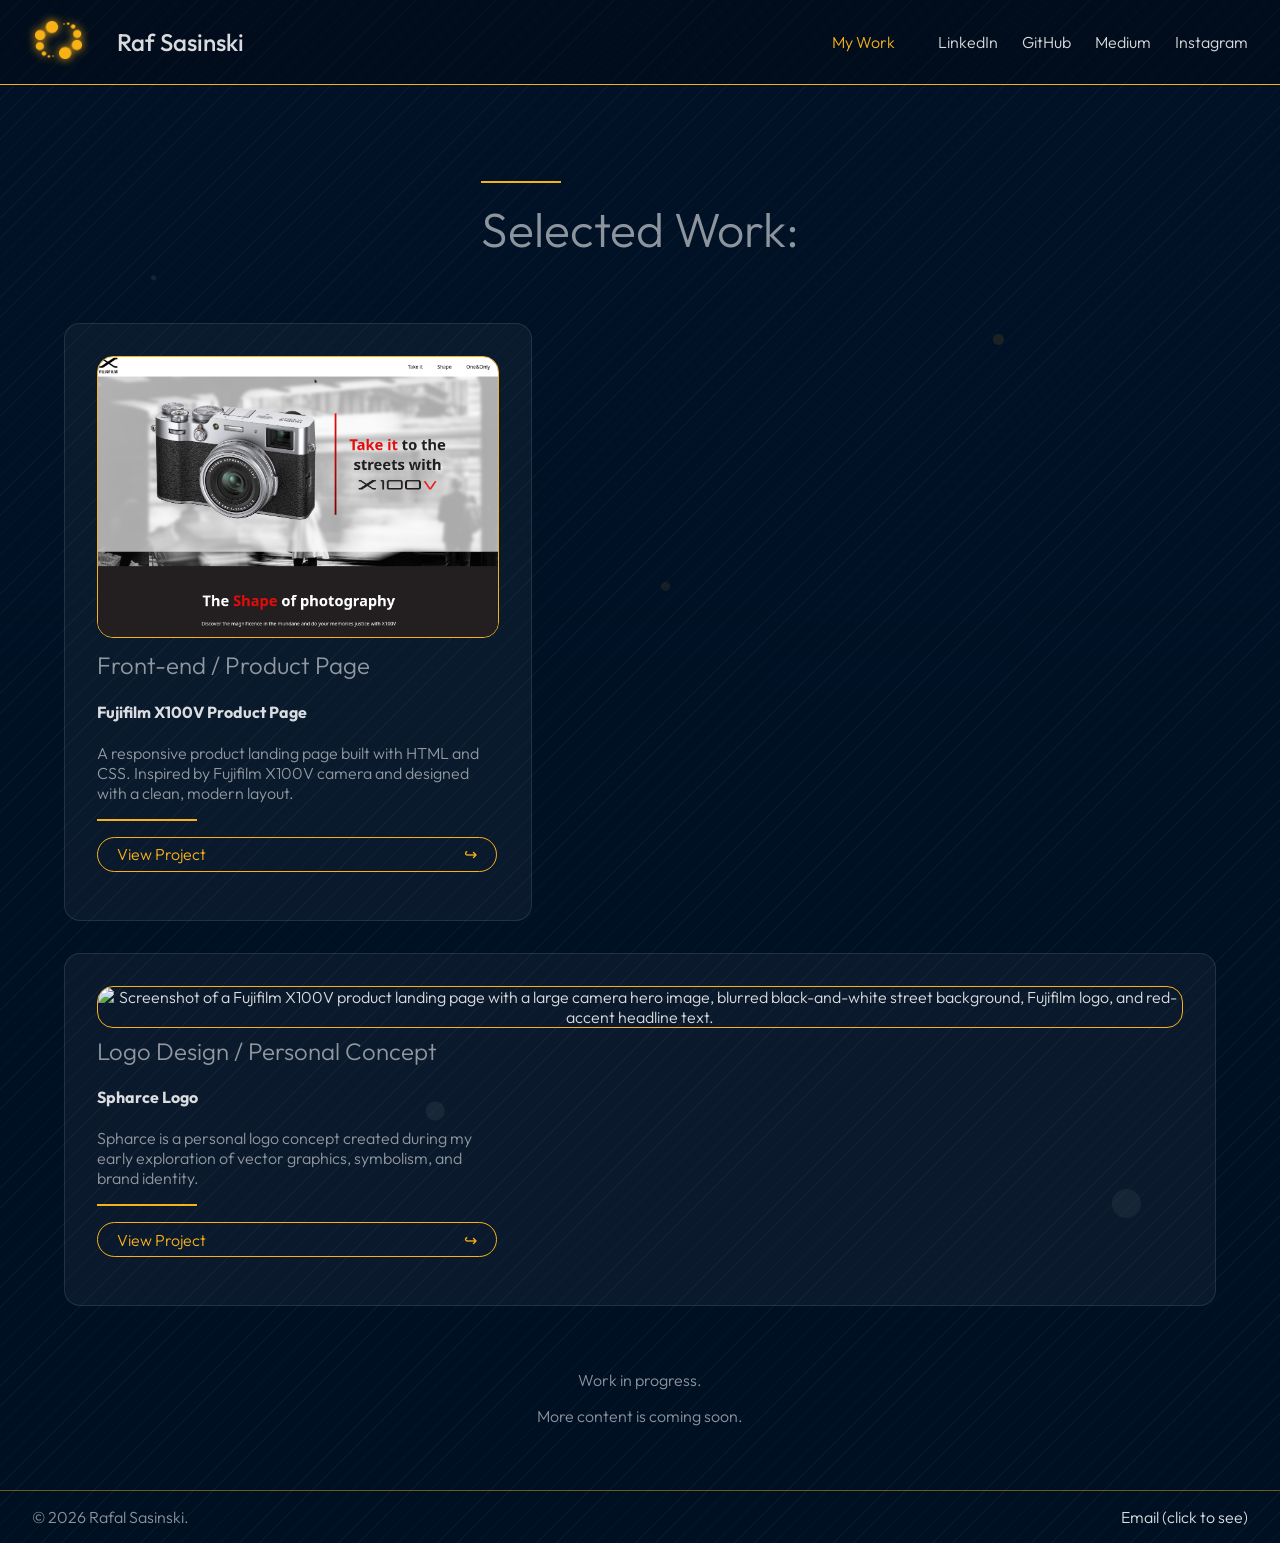
==== portfolio/index.html @ 6facc666 "feat: add Spharce project card and case study sections" ====
<!DOCTYPE html>
<html class="no-js" lang="en-GB">

<head>
  <meta charset="utf-8">
  <meta name="viewport" content="width=device-width, initial-scale=1">
  <title>Raf Sasinski - Portfolio</title>
  <link rel="stylesheet" href="../css/style.css">

  <link rel="icon" href="/favicon.ico" sizes="any">
  <link rel="icon" href="/icon.svg" type="image/svg+xml">
  <link rel="apple-touch-icon" href="icon.png">
  <link rel="manifest" href="site.webmanifest">
  <meta name="theme-color" content="#0c4b85">
  <script>
    (function (w, d, s, l, i) {
      w[l] = w[l] || [];
      w[l].push({
        'gtm.start':
          new Date().getTime(), event: 'gtm.js'
      });
      var f = d.getElementsByTagName(s)[0],
        j = d.createElement(s), dl = l != 'dataLayer' ? '&l=' + l : '';
      j.async = true;
      j.src =
        'https://www.googletagmanager.com/gtm.js?id=' + i + dl;
      f.parentNode.insertBefore(j, f);
    })(window, document, 'script', 'dataLayer', 'GTM-59X53L9N');
  </script>
</head>

<body>
<noscript>
  <iframe src="https://www.googletagmanager.com/ns.html?id=GTM-59X53L9N"
          height="0" width="0" style="display:none;visibility:hidden"></iframe>
</noscript>

<div class="wrapper">
  <header>
    <div class="brand">
      <div class="logo">
        <a href="../index.html">
          <img src="../img/Spharce_Bubbles_Logo_Orange.png" id="site-logo" alt="Orange bubbles forming a circular ring"/>
        </a>
      </div>
      <div class="brand-name">
        <a href="../index.html"><h1>Raf Sasinski</h1></a>
      </div>
    </div>
    <nav>
      <p><a href="#" class="nav-cta nav-cta--ghost">My Work</a></p>
      <p><a href="https://www.linkedin.com/in/rafsasinski/" target="_blank">LinkedIn</a></p>
      <p><a href="https://github.com/rafsasinski/" target="_blank">GitHub</a></p>
      <p><a href="https://medium.com/@rafsasinski" target="_blank">Medium</a></p>
      <p><a href="https://www.instagram.com/rafsasinski/" target="_blank">Instagram</a></p>
    </nav>
  </header>

  <div class="content">
    <section class="hero">
      <div class="welcome-msg">
        <div class="separator"></div>
        <h2>Selected Work:</h2>
      </div>
    </section><!-- END: hero -->

    <section class="portfolio-grid">
      <div class="box box--padding">
        <img class="box-image" src="../img/portfolio/product-page-fujifilm-x100v.png"
             alt="Screenshot of a Fujifilm X100V product landing page with a large camera hero image, blurred black-and-white street background, Fujifilm logo, and red-accent headline text."/>
        <div class="box-text">
          <h3>Front-end / Product Page</h3>
          <h4>Fujifilm X100V Product Page</h4>
          <p>A responsive product landing page built with HTML and CSS. Inspired by Fujifilm X100V camera and designed
            with a clean, modern layout.</p>
          <div class="separator"></div>
          <p><a class="nav-cta long-cta" href="./product-landing-page/index.html" target="_blank">View Project
            <span class="cta--right">↪</span></a></p>
        </div>
      </div>

      <div class="box box--padding">
        <img class="box-image" src="../img/portfolio/brand-spharce-screen.png"
             alt="Screenshot of a Fujifilm X100V product landing page with a large camera hero image, blurred black-and-white street background, Fujifilm logo, and red-accent headline text."/>
        <div class="box-text">
          <h3>Logo Design / Personal Concept</h3>
          <h4>Spharce Logo</h4>
          <p>Spharce is a personal logo concept created during my early exploration of vector graphics, symbolism, and
            brand identity.</p>
          <div class="separator"></div>
          <p><a class="nav-cta long-cta" href="./spharce/index.html">View Project
            <span class="cta--right">↪</span></a></p>
        </div>
      </div>
    </section>

    <section>
      <p class="hi">Work in progress.</p>
      <p class="hi">More content is coming soon.</p>
    </section>

  </div><!-- END: content -->

  <footer>
    <div><p>© 2026 Rafal Sasinski.</p></div>
    <div></div>
    <div>
      <p><a class="email-secret">Email (click to see)</a></p>
    </div>
  </footer>

</div><!-- END: wrapper -->

<script src="../js/app.js"></script>

</body>
</html>
---- css/style.css ----
/* ########## START: Fonts & Tokens ########## */
@import url('https://fonts.googleapis.com/css2?family=Outfit:wght@100..900&display=swap');

:root {
  --primary-white: rgba(255, 255, 255, 0.85);
  --muted-white: rgba(255, 255, 255, 0.55);
  --primary-orange: #f8b218ff;
  --primary-green: #31f818;
  --blue-top: #03325f;
  --blue-bottom: #01172c;
  --card-bg: rgba(255, 255, 255, 0.04);
  --card-border: rgba(255, 255, 255, 0.10);
  --glow: rgba(248, 178, 24, 0.45);
}

/* ########## END: Fonts & Tokens ########## */

/* ########## START: Base / Reset ########## */
html {
  min-height: 100%;
  background: #01172c;
}

body {
  background:
    radial-gradient(circle at 12% 18%, rgba(255, 255, 255, 0.08) 0 2px, transparent 3px),
    radial-gradient(circle at 78% 22%, rgba(248, 178, 24, 0.10) 0 5px, transparent 6px),
    radial-gradient(circle at 34% 72%, rgba(255, 255, 255, 0.06) 0 9px, transparent 10px),
    radial-gradient(circle at 88% 78%, rgba(255, 255, 255, 0.05) 0 14px, transparent 15px),
    radial-gradient(circle at 52% 38%, rgba(248, 178, 24, 0.08) 0 4px, transparent 5px),

    repeating-linear-gradient(
      135deg,
      rgba(255, 255, 255, 0.03) 0 1px,
      transparent 1px 14px
    ),

    linear-gradient(to bottom, #011226, #001023);

  color: var(--primary-white);
  min-height: 100svh;
  margin: 0;
  font-family: "Outfit", sans-serif;
  font-optical-sizing: auto;
  font-style: normal;
  font-weight: 300;
  text-align: center;
}

img {
  pointer-events: none;
}

/* ########## END: Base / Reset ########## */

/* ########## START: Typography / Text ##########  */
h1 {
  /*margin: 50px auto;*/
  font-size: 6rem;
  font-weight: 600;
  margin: 2rem auto 2rem;
}

h2 {
  color: var(--muted-white);
  font-size: 3rem;
  font-weight: 300;
  margin: 0.5rem auto 0;
}

h3 {
  color: var(--muted-white);
  font-size: 1.5rem;
  font-weight: 300;
  margin: 0.5rem auto 0;
}

p {
  color: var(--muted-white);
  font-size: 1rem;
}

a {
  color: var(--primary-white);
  text-decoration: none;
}

a:hover {
  color: var(--primary-orange);
}

a > p {
  color: var(--primary-white);
}

ul {
  list-style-type: none;
  /* NEW class? */
  display: flex;
  flex-wrap: wrap;
  justify-content: center;
  gap: 1rem 0;
  padding: 1rem;
}

li {
  margin: 0 1rem 0 0;
}

/*li:after {*/
/*  content: "|";*/
/*}*/

li + .skills-item {
  border-left: 1px solid var(--primary-orange);
  padding-left: 1rem;
}

.lead-text {
  font-size: 1.5rem;
}

.orange-text {
  color: var(--primary-orange);
}

/* ########## END: Typography / Text ##########  */

/* ########## START: Layout ##########  */
.wrapper {
  display: flex;
  flex-direction: column;
  min-height: 100svh;
  height: auto;
}

.content {
  margin: auto;
}

section {
  margin: 4rem 4rem;
}

.portfolio-grid {
  display: flex;
  flex-wrap: wrap;
  gap: 2rem;
}

.box {
  background: var(--card-bg);
  border: 1px solid var(--card-border);
  border-radius: 1rem;
  transition: border-color 0.5s ease, box-shadow 0.5s ease;
}
.box:hover {
  border: 1px solid var(--primary-orange);
  box-shadow: 0 0 18px var(--glow);
}

.box--padding {
  padding: 2rem;
}

.box-image {
  width: 25rem;
  border-radius: 1rem;
  border: 1px solid var(--primary-orange);
  margin: auto;
}

.box-text {
  text-align: left;
  width: 25rem;
}

.skills-icon {
  height: 32px;
}

.skills-item {
  display: flex;
  align-items: center;
  gap: 0.5rem;
}

.skills-break {
  display: none;
  flex-basis: 100%;
  height: 0;
  margin: 0;
  padding: 0;
  border: 0;
}

/*.hidden {*/
/*  display: none;*/
/*}*/

/* ########## END: Layout ##########  */

/* ########## START: Header & Brand ########## */
header {
  display: flex;
  background-color: rgb(0 0 0 / 0.27);
  border-bottom: solid 1px var(--primary-orange);
  flex-direction: row;
  gap: 0.5rem;
  margin: 0 0 1rem;
  padding: 1rem 0 1rem;
}

.brand {
  display: flex;
  margin: auto 0;
}

.logo {
  margin: auto 0;
}

#site-logo {
  filter: drop-shadow(0px 0px 5px var(--primary-orange));
  margin: auto;
  max-height: 128px;
  max-width: 320px;
  width: 40%;
  -webkit-filter: drop-shadow(0px 0px 5px var(--primary-orange));
}

.brand-name {
  font-size: 1.5rem;
  margin: auto 0;
  text-wrap: nowrap;
}

.brand-name h1 {
  font-size: 1.5rem;
  font-weight: 500;
  margin: 0;
}

/* ########## END: Header & Brand ########## */

/* ########## START: Hero / Welcome ########## */
.hero {
  display: flex;
  flex-direction: row;
  gap: 0.5rem;
  justify-content: center;
}

.welcome-msg {
  margin: auto 2rem;
  text-align: left;
  /*text-wrap: nowrap;*/
}

.welcome-msg nav {
  justify-content: flex-start;
}

.separator {
  background: var(--primary-orange);
  margin: 1rem 0;
  height: 2px;
  width: 25%;
}

.separator--white--long {
  background: var(--muted-white);
  box-sizing: border-box;
  margin: 1rem 0;
  height: 2px;
  width: 100%;
}

.profile-picture {
  aspect-ratio: 1;
  border: 5px solid var(--primary-orange);
  border-radius: 50%;
  margin: auto 2rem;
  width: 35vw;
  height: auto;
  max-width: 400px;
}

.logo-hero {
  max-width: 400px;
  max-height: 329px;
}

.project-specs {
  display: grid;
  grid-template-columns: max-content 1fr;
  gap: 1rem;
}

.project-specs dt {
  font-weight: 700;
  color: white;
}

.project-specs dd {
  display: inline;
  text-align: left;
  margin: 0;
  color: rgba(255, 255, 255, 0.7);
}

.conent-left {
  text-align: left;
}

.description {
  display: flex;
  gap: 2rem;
}

.three-card li {
  width: 30%;
}

.three-card h4 {
  text-align: left;
}

.three-card p {
  text-align: left;
}

.tags {
  padding: 1rem;
}

.tags div {
  display: flex;
  justify-content: space-evenly;
}

/* ########## END: Hero / Welcome ########## */

/* ########## START: Components ########## */
nav {
  align-items: center;
  display: flex;
  flex-wrap: wrap;
  gap: 1.5rem;
  justify-content: flex-end;
  margin-right: 2rem;
  width: 90%;
}

.nav-cta {
  border: 1px solid var(--primary-orange);
  color: var(--primary-orange);
  padding: 0.4rem 1.2rem;
  border-radius: 999px;
  margin: 0;
  transition: border-color 0.5s ease, box-shadow 0.5s ease, background-color 0.25s ease;
}

.nav-cta--ghost {
  border: none;
}

.nav-cta:hover {
  background: var(--primary-orange);
  color: var(--blue-bottom);
  box-shadow: 0 0 18px var(--glow);
}

.long-cta {
  box-sizing: border-box;
  display: inline-block;
  width: 100%;
}

.link-cta {
  border-bottom: 1px dotted var(--primary-orange);
  padding: 0.4rem 0;
}

.cta--right {
  box-sizing: border-box;
  float: right;
}
/* ########## END: Components ########## */

/* ########## START: Footer ########## */
footer {
  border-top: solid 1px var(--glow);
  display: flex;
  flex-direction: row;
  justify-content: space-between;
  margin-top: auto;
  padding: 0 2rem;
}

/* ########## END: Footer ########## */

/* ########## START: Responsive ########## */
@media (max-width: 1200px) {
  .description {
    flex-wrap: wrap;
    justify-content: center;
  }

  .description > .box {
    max-width: 300px;
  }

  .skills-break {
    display: list-item;
  }

  li + .skills-item {
    border: none;
  }

  .skills-item + li {
    border-left: 1px solid var(--primary-orange);
    padding-left: 1rem;
  }
}

@media (max-width: 998px) {
  .profile-picture {
    height: 25%;
    width: 25%;
  }

  .logo-hero {
    height: 25%;
    width: 25%;
  }
}

@media (max-width: 768px) {
  nav {
    align-items: center;
    flex-direction: column;
    gap: 0.1rem;
    margin: 1rem auto;
    width: 100%;
  }

  .welcome-msg nav {
    align-content: flex-start;
    gap: 1.5rem;
    padding-top: 1rem;
  }

  header {
    flex-direction: column;
  }

  .brand {
    justify-content: center;
  }

  #site-logo {
    max-height: 68px;
  }

  .brand-name {
    text-wrap: wrap;
  }

  .brand-name h1 {
    font-size: 1.6rem;
  }

  .hero {
    align-items: center;
    flex-direction: column-reverse;
  }

  section {
    margin: 2rem auto;
    padding: 0 1rem 2rem;
  }

  .welcome-msg {
    text-wrap: wrap;
  }

  h1 {
    font-size: 3.3rem;
    margin: 1rem auto;
  }

  h2 {
    font-size: 2.3rem;
  }

  p {
    margin: 0.3rem auto;
    font-size: 1rem;
    line-height: 1.5;
  }

  .separator {
    width: 100%;
  }

  ul {
    flex-direction: column;
    font-size: 1.5rem;
    padding: 0;
  }

  li {
    margin: 1rem 2rem 0 2rem;
  }

  /*li:after {*/
  /*  content: "|";*/
  /*}*/
  li + .skills-item {
    border-left: none;
    padding-left: 0;
    border-top: 1px solid var(--primary-orange);
    border-image: linear-gradient(to right, var(--primary-orange), transparent) 1;
    padding-top: 1rem;
  }

  .skills-break {
    display: none;
  }

  .box {
    width: auto;
  }

  .project-specs {
    grid-template-columns: none;
    grid-template-rows: max-content 1fr;
    gap:0.5rem;
  }

  .box-image {
    box-sizing: border-box;
    width: 100%;
    border-radius: 1rem;
    border: 2px solid var(--primary-orange);
    margin: auto;
  }

  .box-text {
    width: 100%;
  }

  .three-card li {
    width: auto;
  }

  .tags div {
    display: flex;
    flex-direction: column;
    gap: 1rem;
  }
}

/* ########## END: Responsive ########## */

/*
########## CSS SECTIONS ##########

1. Fonts & Tokens
2. Base / Reset
3. Typography / Text
4. Layout
5. Header & Brand
6. Hero / Welcome
7. Components
8. Footer
9. Responsive

##################################
*/
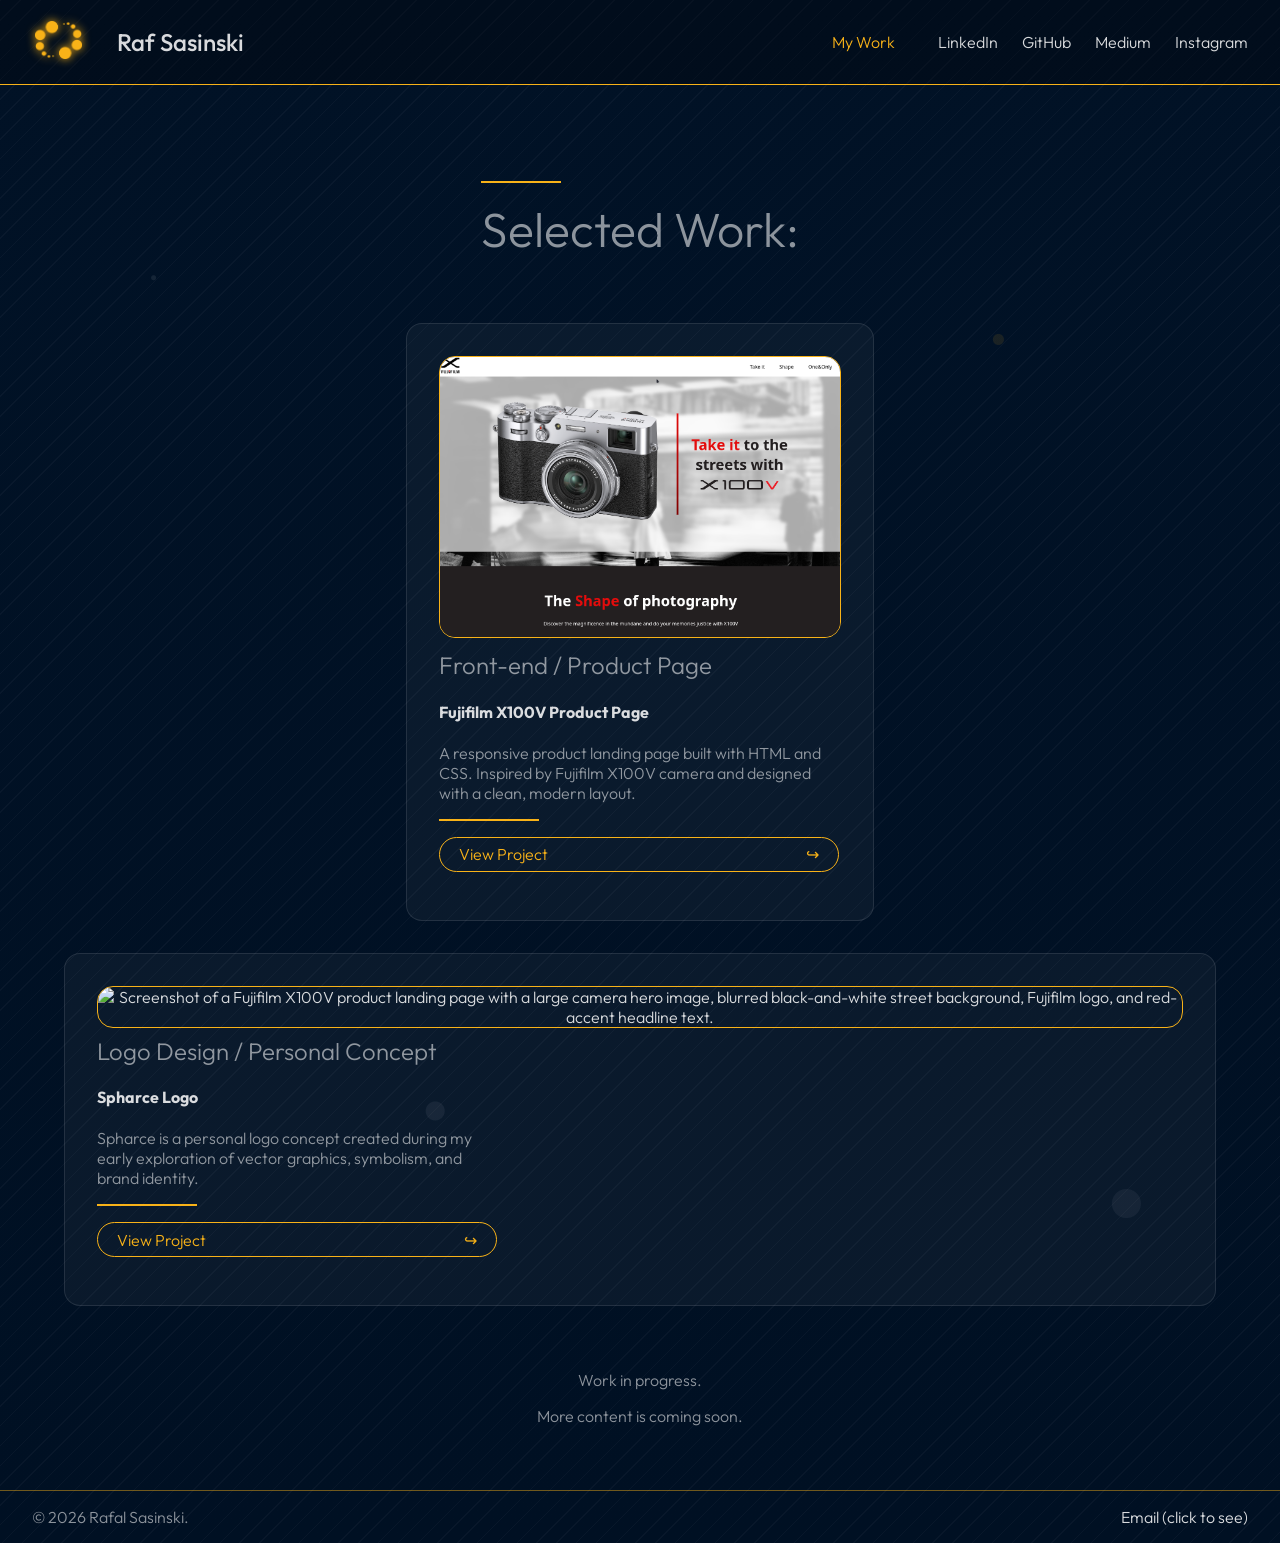
==== commit b1d10202: "chore: update Spharce case study copy" ====
--- a/portfolio/index.html
+++ b/portfolio/index.html
@@ -86,7 +86,7 @@
           <h3>Logo Design / Personal Concept</h3>
           <h4>Spharce Logo</h4>
           <p>Spharce is a personal logo concept created during my early exploration of vector graphics, symbolism, and
-            brand identity.</p>
+          brand identity.</p>
           <div class="separator"></div>
           <p><a class="nav-cta long-cta" href="./spharce/index.html">View Project
             <span class="cta--right">↪</span></a></p>
--- a/css/style.css
+++ b/css/style.css
@@ -144,6 +144,7 @@
 
 .portfolio-grid {
   display: flex;
+  justify-content: center;
   flex-wrap: wrap;
   gap: 2rem;
 }
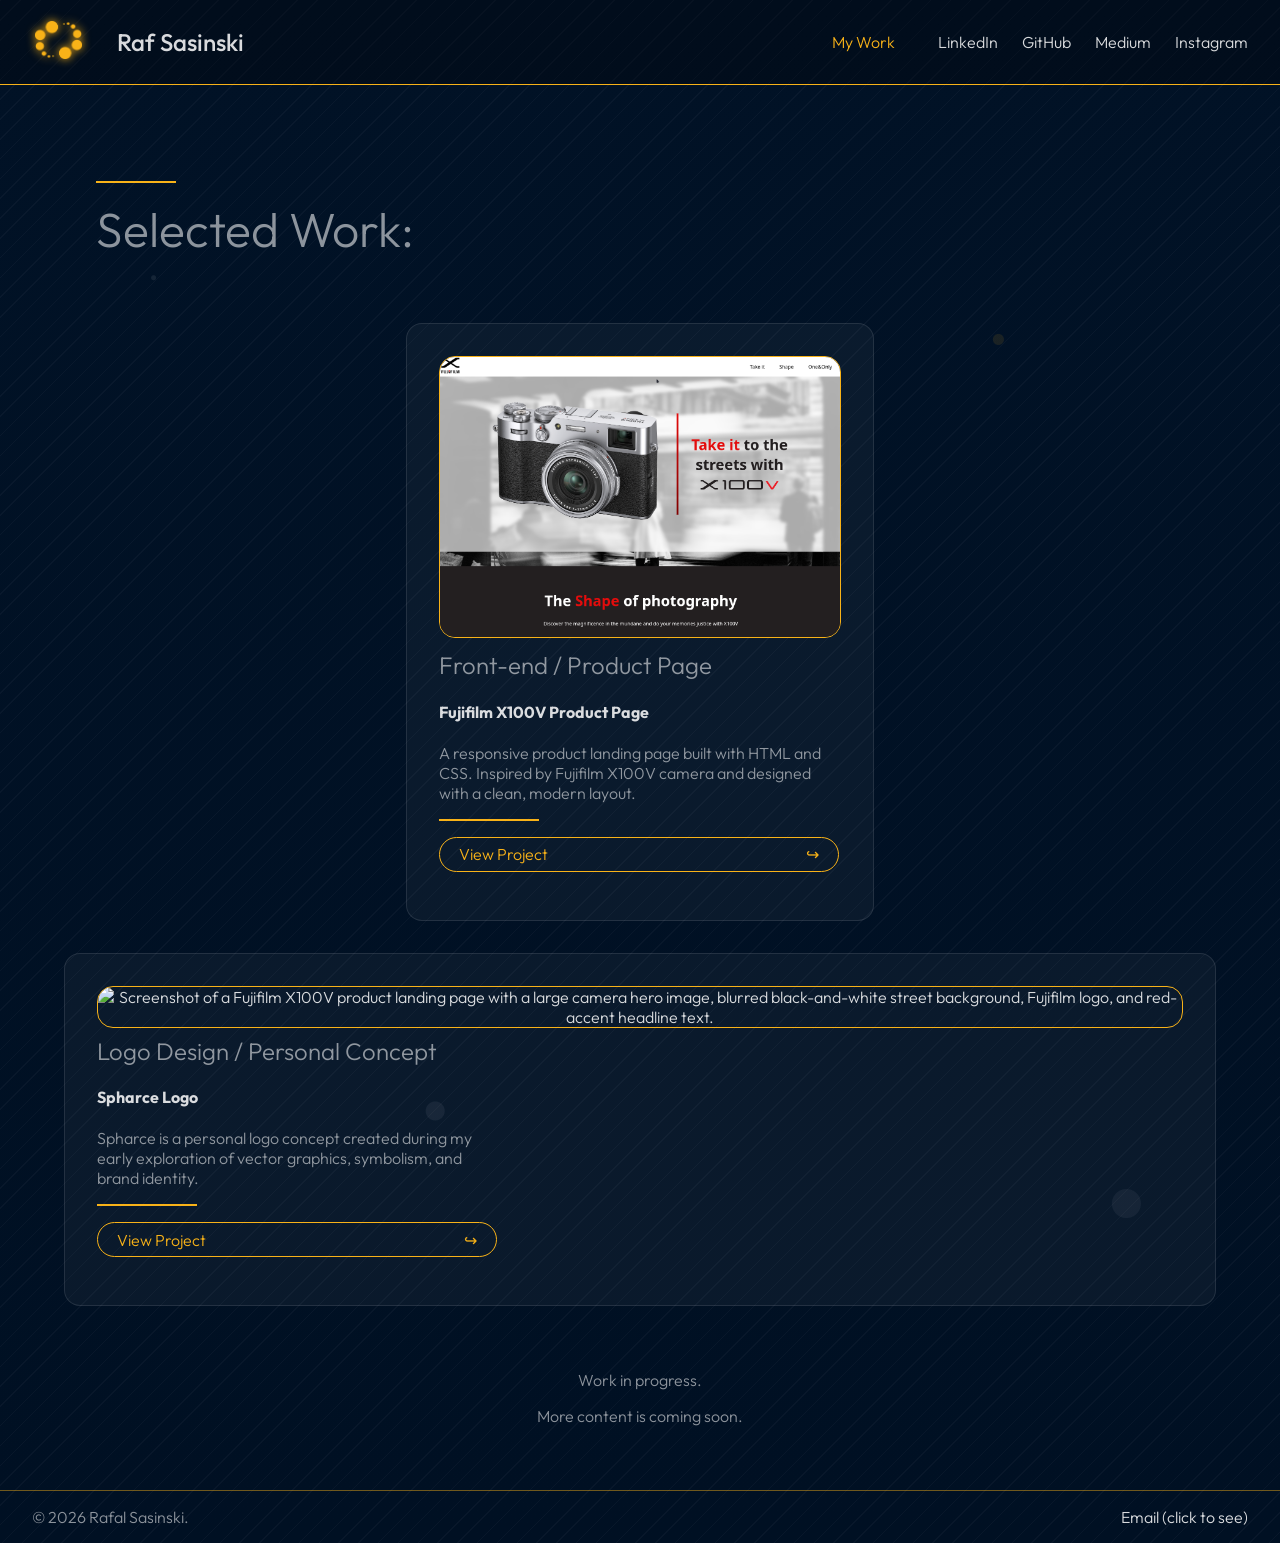
==== commit c12bbf06: "refactor: scope site navigation styles" ====
--- a/portfolio/index.html
+++ b/portfolio/index.html
@@ -47,7 +47,7 @@
         <a href="../index.html"><h1>Raf Sasinski</h1></a>
       </div>
     </div>
-    <nav>
+    <nav class="site-nav">
       <p><a href="#" class="nav-cta nav-cta--ghost">My Work</a></p>
       <p><a href="https://www.linkedin.com/in/rafsasinski/" target="_blank">LinkedIn</a></p>
       <p><a href="https://github.com/rafsasinski/" target="_blank">GitHub</a></p>
--- a/css/style.css
+++ b/css/style.css
@@ -22,20 +22,17 @@
 }
 
 body {
-  background:
-    radial-gradient(circle at 12% 18%, rgba(255, 255, 255, 0.08) 0 2px, transparent 3px),
-    radial-gradient(circle at 78% 22%, rgba(248, 178, 24, 0.10) 0 5px, transparent 6px),
-    radial-gradient(circle at 34% 72%, rgba(255, 255, 255, 0.06) 0 9px, transparent 10px),
-    radial-gradient(circle at 88% 78%, rgba(255, 255, 255, 0.05) 0 14px, transparent 15px),
-    radial-gradient(circle at 52% 38%, rgba(248, 178, 24, 0.08) 0 4px, transparent 5px),
-
-    repeating-linear-gradient(
-      135deg,
-      rgba(255, 255, 255, 0.03) 0 1px,
-      transparent 1px 14px
-    ),
-
-    linear-gradient(to bottom, #011226, #001023);
+  background: radial-gradient(circle at 12% 18%, rgba(255, 255, 255, 0.08) 0 2px, transparent 3px),
+  radial-gradient(circle at 78% 22%, rgba(248, 178, 24, 0.10) 0 5px, transparent 6px),
+  radial-gradient(circle at 34% 72%, rgba(255, 255, 255, 0.06) 0 9px, transparent 10px),
+  radial-gradient(circle at 88% 78%, rgba(255, 255, 255, 0.05) 0 14px, transparent 15px),
+  radial-gradient(circle at 52% 38%, rgba(248, 178, 24, 0.08) 0 4px, transparent 5px),
+  repeating-linear-gradient(
+    135deg,
+    rgba(255, 255, 255, 0.03) 0 1px,
+    transparent 1px 14px
+  ),
+  linear-gradient(to bottom, #011226, #001023);
 
   color: var(--primary-white);
   min-height: 100svh;
@@ -93,29 +90,6 @@
   color: var(--primary-white);
 }
 
-ul {
-  list-style-type: none;
-  /* NEW class? */
-  display: flex;
-  flex-wrap: wrap;
-  justify-content: center;
-  gap: 1rem 0;
-  padding: 1rem;
-}
-
-li {
-  margin: 0 1rem 0 0;
-}
-
-/*li:after {*/
-/*  content: "|";*/
-/*}*/
-
-li + .skills-item {
-  border-left: 1px solid var(--primary-orange);
-  padding-left: 1rem;
-}
-
 .lead-text {
   font-size: 1.5rem;
 }
@@ -149,55 +123,14 @@
   gap: 2rem;
 }
 
-.box {
-  background: var(--card-bg);
-  border: 1px solid var(--card-border);
-  border-radius: 1rem;
-  transition: border-color 0.5s ease, box-shadow 0.5s ease;
-}
-.box:hover {
-  border: 1px solid var(--primary-orange);
-  box-shadow: 0 0 18px var(--glow);
-}
-
-.box--padding {
-  padding: 2rem;
-}
-
-.box-image {
-  width: 25rem;
-  border-radius: 1rem;
-  border: 1px solid var(--primary-orange);
-  margin: auto;
-}
-
-.box-text {
+.description {
+  display: flex;
+  gap: 2rem;
+}
+
+.content-left {
   text-align: left;
-  width: 25rem;
-}
-
-.skills-icon {
-  height: 32px;
-}
-
-.skills-item {
-  display: flex;
-  align-items: center;
-  gap: 0.5rem;
-}
-
-.skills-break {
-  display: none;
-  flex-basis: 100%;
-  height: 0;
-  margin: 0;
-  padding: 0;
-  border: 0;
-}
-
-/*.hidden {*/
-/*  display: none;*/
-/*}*/
+}
 
 /* ########## END: Layout ##########  */
 
@@ -249,7 +182,7 @@
   display: flex;
   flex-direction: row;
   gap: 0.5rem;
-  justify-content: center;
+  justify-content: space-between;
 }
 
 .welcome-msg {
@@ -260,21 +193,6 @@
 
 .welcome-msg nav {
   justify-content: flex-start;
-}
-
-.separator {
-  background: var(--primary-orange);
-  margin: 1rem 0;
-  height: 2px;
-  width: 25%;
-}
-
-.separator--white--long {
-  background: var(--muted-white);
-  box-sizing: border-box;
-  margin: 1rem 0;
-  height: 2px;
-  width: 100%;
 }
 
 .profile-picture {
@@ -292,58 +210,10 @@
   max-height: 329px;
 }
 
-.project-specs {
-  display: grid;
-  grid-template-columns: max-content 1fr;
-  gap: 1rem;
-}
-
-.project-specs dt {
-  font-weight: 700;
-  color: white;
-}
-
-.project-specs dd {
-  display: inline;
-  text-align: left;
-  margin: 0;
-  color: rgba(255, 255, 255, 0.7);
-}
-
-.conent-left {
-  text-align: left;
-}
-
-.description {
-  display: flex;
-  gap: 2rem;
-}
-
-.three-card li {
-  width: 30%;
-}
-
-.three-card h4 {
-  text-align: left;
-}
-
-.three-card p {
-  text-align: left;
-}
-
-.tags {
-  padding: 1rem;
-}
-
-.tags div {
-  display: flex;
-  justify-content: space-evenly;
-}
-
 /* ########## END: Hero / Welcome ########## */
 
 /* ########## START: Components ########## */
-nav {
+.site-nav {
   align-items: center;
   display: flex;
   flex-wrap: wrap;
@@ -387,7 +257,165 @@
   box-sizing: border-box;
   float: right;
 }
+
+.box {
+  background: var(--card-bg);
+  border: 1px solid var(--card-border);
+  border-radius: 1rem;
+  transition: border-color 0.5s ease, box-shadow 0.5s ease;
+}
+
+.box:hover {
+  border: 1px solid var(--primary-orange);
+  box-shadow: 0 0 18px var(--glow);
+}
+
+.box--padding {
+  padding: 2rem;
+}
+
+.box-image {
+  width: 25rem;
+  border-radius: 1rem;
+  border: 1px solid var(--primary-orange);
+  margin: auto;
+}
+
+.box-text {
+  text-align: left;
+  width: 25rem;
+}
+
+.separator {
+  background: var(--primary-orange);
+  margin: 1rem 0;
+  height: 2px;
+  width: 25%;
+}
+
+.separator--white--long {
+  background: var(--muted-white);
+  box-sizing: border-box;
+  margin: 1rem 0;
+  height: 2px;
+  width: 100%;
+}
+
 /* ########## END: Components ########## */
+
+/* ########## START: Skills / Lists ########## */
+.skills-list {
+  list-style-type: none;
+  display: flex;
+  flex-wrap: wrap;
+  justify-content: center;
+  gap: 1rem 0;
+  padding: 1rem;
+}
+
+.skills-list__item {
+  margin: 0 1rem 0 0;
+}
+
+/*li:after {*/
+/*  content: "|";*/
+/*}*/
+
+li + .skills-list__item {
+  border-left: 1px solid var(--primary-orange);
+  padding-left: 1rem;
+}
+
+.skills-list__icon {
+  height: 32px;
+}
+
+.skills-list__item{
+  display: flex;
+  align-items: center;
+  gap: 0.5rem;
+}
+
+.skills-list__break {
+  display: none;
+  flex-basis: 100%;
+  height: 0;
+  margin: 0;
+  padding: 0;
+  border: 0;
+}
+
+/*.hidden {*/
+/*  display: none;*/
+/*}*/
+
+/* ########## END: Skills / Lists ########## */
+
+/* ########## START: Project / Case Study ########## */
+.project-specs {
+  display: grid;
+  grid-template-columns: max-content 1fr;
+  gap: 1rem;
+}
+
+.project-specs dt {
+  font-weight: 700;
+  color: white;
+}
+
+.project-specs dd {
+  display: inline;
+  text-align: left;
+  margin: 0;
+  color: rgba(255, 255, 255, 0.7);
+}
+
+.three-card ul {
+  display: flex;
+  flex-direction: row;
+  padding: 2rem;
+  margin: 0;
+}
+
+.three-card li {
+  display: flex;
+  flex: 1 1 auto;
+  min-width: 0;
+  flex-direction: column;
+  width: 100px;
+}
+
+.three-card h4 {
+  margin: 0.5rem 0;
+  text-align: left;
+}
+
+.three-card p {
+  margin: 0.5rem 0;
+  text-align: left;
+}
+
+.tags {
+  padding: 1rem;
+}
+
+.tags div {
+  display: flex;
+  justify-content: space-evenly;
+}
+
+.tag {
+  border: 1px solid var(--glow);
+  color: var(--muted-white);
+  padding: 0.4rem 1.2rem;
+  border-radius: 999px;
+}
+
+.tag::before {
+  content: "#";
+}
+
+/* ########## END: Project / Case Study ########## */
 
 /* ########## START: Footer ########## */
 footer {
@@ -412,15 +440,15 @@
     max-width: 300px;
   }
 
-  .skills-break {
+  .skills-list__break {
     display: list-item;
   }
 
-  li + .skills-item {
+  li + .skills-list__item {
     border: none;
   }
 
-  .skills-item + li {
+  .skills-list__item + li {
     border-left: 1px solid var(--primary-orange);
     padding-left: 1rem;
   }
@@ -439,7 +467,7 @@
 }
 
 @media (max-width: 768px) {
-  nav {
+  .site-nav {
     align-items: center;
     flex-direction: column;
     gap: 0.1rem;
@@ -506,20 +534,21 @@
     width: 100%;
   }
 
-  ul {
+  .skills-list {
     flex-direction: column;
     font-size: 1.5rem;
     padding: 0;
   }
 
-  li {
+  .skills-list__item {
     margin: 1rem 2rem 0 2rem;
   }
 
   /*li:after {*/
   /*  content: "|";*/
   /*}*/
-  li + .skills-item {
+
+  li + .skills-list__item {
     border-left: none;
     padding-left: 0;
     border-top: 1px solid var(--primary-orange);
@@ -527,7 +556,7 @@
     padding-top: 1rem;
   }
 
-  .skills-break {
+  .skills-list__break {
     display: none;
   }
 
@@ -538,7 +567,12 @@
   .project-specs {
     grid-template-columns: none;
     grid-template-rows: max-content 1fr;
-    gap:0.5rem;
+    gap: 0.5rem;
+  }
+
+  .project-specs dt {
+    text-align: left;
+    margin: 1rem 0 0 0;
   }
 
   .box-image {
@@ -553,8 +587,22 @@
     width: 100%;
   }
 
+  .three-card ul {
+    padding: 0 0 2rem 0;
+  }
+
   .three-card li {
     width: auto;
+  }
+
+  .three-card h4 {
+    text-align: left;
+    margin: 1rem 0 0 0;
+  }
+
+  .three-card p {
+    text-align: left;
+    margin: 0;
   }
 
   .tags div {
@@ -569,15 +617,17 @@
 /*
 ########## CSS SECTIONS ##########
 
-1. Fonts & Tokens
-2. Base / Reset
-3. Typography / Text
-4. Layout
-5. Header & Brand
-6. Hero / Welcome
-7. Components
-8. Footer
-9. Responsive
+ 1. Fonts & Tokens
+ 2. Base / Reset
+ 3. Typography / Text
+ 4. Layout
+ 5. Header & Brand
+ 6. Hero / Welcome
+ 7. Components
+ 8. Skills / Lists
+ 9. Project / Case Study
+10. Footer
+11. Responsive
 
 ##################################
 */
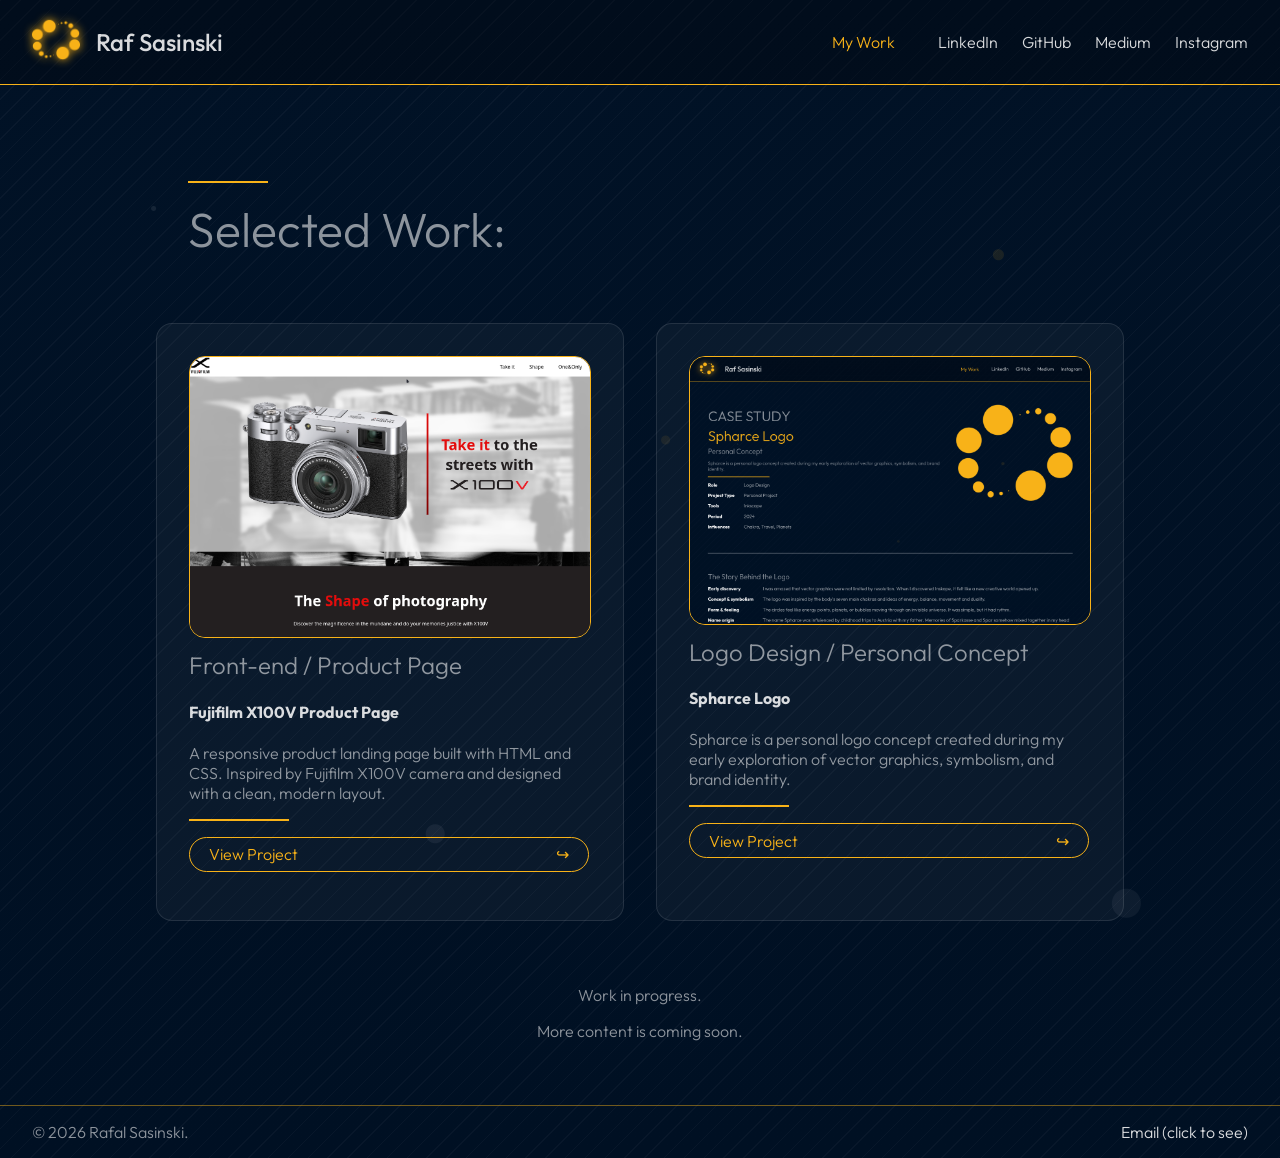
==== commit b3525d54: "feat: add burger menu to all page headers" ====
--- a/portfolio/index.html
+++ b/portfolio/index.html
@@ -37,18 +37,24 @@
 
 <div class="wrapper">
   <header>
-    <div class="brand">
-      <div class="logo">
-        <a href="../index.html">
-          <img src="../img/Spharce_Bubbles_Logo_Orange.png" id="site-logo" alt="Orange bubbles forming a circular ring"/>
-        </a>
+    <div class="brand-container">
+      <div class="brand">
+        <div class="logo">
+          <a href="/">
+            <img src="/img/Spharce_Bubbles_Logo_Orange.png" id="site-logo"
+                 alt="Orange bubbles forming a circular ring"/>
+          </a>
+        </div>
+        <div class="brand-name">
+          <a href="/"><h1>Raf Sasinski</h1></a>
+        </div>
       </div>
-      <div class="brand-name">
-        <a href="../index.html"><h1>Raf Sasinski</h1></a>
-      </div>
+      <a href="javascript:void(0);" class="site-nav__icon" onclick="_sph.toggleMenu();">
+        <i class="sph-burger"></i>
+      </a>
     </div>
-    <nav class="site-nav">
-      <p><a href="#" class="nav-cta nav-cta--ghost">My Work</a></p>
+    <nav id="menu-navigation" class="site-nav site-nav__initial">
+      <p><a href="/portfolio/index.html" class="nav-cta nav-cta--ghost">My Work</a></p>
       <p><a href="https://www.linkedin.com/in/rafsasinski/" target="_blank">LinkedIn</a></p>
       <p><a href="https://github.com/rafsasinski/" target="_blank">GitHub</a></p>
       <p><a href="https://medium.com/@rafsasinski" target="_blank">Medium</a></p>
@@ -66,7 +72,7 @@
 
     <section class="portfolio-grid">
       <div class="box box--padding">
-        <img class="box-image" src="../img/portfolio/product-page-fujifilm-x100v.png"
+        <img class="box-image" src="/img/portfolio/product-page-fujifilm-x100v.png"
              alt="Screenshot of a Fujifilm X100V product landing page with a large camera hero image, blurred black-and-white street background, Fujifilm logo, and red-accent headline text."/>
         <div class="box-text">
           <h3>Front-end / Product Page</h3>
@@ -80,7 +86,7 @@
       </div>
 
       <div class="box box--padding">
-        <img class="box-image" src="../img/portfolio/brand-spharce-screen.png"
+        <img class="box-image" src="/img/portfolio/brand-spharce-screen.png"
              alt="Screenshot of a Fujifilm X100V product landing page with a large camera hero image, blurred black-and-white street background, Fujifilm logo, and red-accent headline text."/>
         <div class="box-text">
           <h3>Logo Design / Personal Concept</h3>
@@ -95,8 +101,8 @@
     </section>
 
     <section>
-      <p class="hi">Work in progress.</p>
-      <p class="hi">More content is coming soon.</p>
+      <p>Work in progress.</p>
+      <p>More content is coming soon.</p>
     </section>
 
   </div><!-- END: content -->
--- a/css/style.css
+++ b/css/style.css
@@ -90,10 +90,6 @@
   color: var(--primary-white);
 }
 
-.lead-text {
-  font-size: 1.5rem;
-}
-
 .orange-text {
   color: var(--primary-orange);
 }
@@ -137,16 +133,17 @@
 /* ########## START: Header & Brand ########## */
 header {
   display: flex;
+  justify-content: space-between;
   background-color: rgb(0 0 0 / 0.27);
   border-bottom: solid 1px var(--primary-orange);
   flex-direction: row;
-  gap: 0.5rem;
   margin: 0 0 1rem;
-  padding: 1rem 0 1rem;
+  padding: 1rem 2rem;
 }
 
 .brand {
   display: flex;
+  gap: 1rem;
   margin: auto 0;
 }
 
@@ -156,10 +153,8 @@
 
 #site-logo {
   filter: drop-shadow(0px 0px 5px var(--primary-orange));
-  margin: auto;
-  max-height: 128px;
-  max-width: 320px;
-  width: 40%;
+  /*margin: auto;*/
+  width: 3rem;
   -webkit-filter: drop-shadow(0px 0px 5px var(--primary-orange));
 }
 
@@ -216,11 +211,17 @@
 .site-nav {
   align-items: center;
   display: flex;
-  flex-wrap: wrap;
+  flex-direction: row;
   gap: 1.5rem;
   justify-content: flex-end;
-  margin-right: 2rem;
-  width: 90%;
+}
+
+.brand-container {
+  margin: 0;
+}
+
+.sph-burger {
+  display: none;
 }
 
 .nav-cta {
@@ -315,25 +316,18 @@
 
 .skills-list__item {
   margin: 0 1rem 0 0;
-}
-
-/*li:after {*/
-/*  content: "|";*/
-/*}*/
-
-li + .skills-list__item {
+  display: flex;
+  align-items: center;
+  gap: 0.5rem;
+}
+
+.skills-list > li + .skills-list__item {
   border-left: 1px solid var(--primary-orange);
   padding-left: 1rem;
 }
 
 .skills-list__icon {
   height: 32px;
-}
-
-.skills-list__item{
-  display: flex;
-  align-items: center;
-  gap: 0.5rem;
 }
 
 .skills-list__break {
@@ -355,12 +349,13 @@
 .project-specs {
   display: grid;
   grid-template-columns: max-content 1fr;
-  gap: 1rem;
+  gap: 1rem 2rem;
 }
 
 .project-specs dt {
+  color: white;
   font-weight: 700;
-  color: white;
+  text-align: left;
 }
 
 .project-specs dd {
@@ -370,36 +365,37 @@
   color: rgba(255, 255, 255, 0.7);
 }
 
-.three-card ul {
+.feature-cards__list {
   display: flex;
   flex-direction: row;
   padding: 2rem;
   margin: 0;
 }
 
-.three-card li {
+.feature-cards__item {
   display: flex;
   flex: 1 1 auto;
+  margin: 0 1rem 0 0;
   min-width: 0;
   flex-direction: column;
   width: 100px;
 }
 
-.three-card h4 {
+.feature-cards__title {
   margin: 0.5rem 0;
   text-align: left;
 }
 
-.three-card p {
+.feature-cards__text {
   margin: 0.5rem 0;
   text-align: left;
 }
 
-.tags {
+.tag-list {
   padding: 1rem;
 }
 
-.tags div {
+.tag-list__items {
   display: flex;
   justify-content: space-evenly;
 }
@@ -444,11 +440,11 @@
     display: list-item;
   }
 
-  li + .skills-list__item {
+  .skills-list > li + .skills-list__item {
     border: none;
   }
 
-  .skills-list__item + li {
+  .skills-list > .skills-list__item + li {
     border-left: 1px solid var(--primary-orange);
     padding-left: 1rem;
   }
@@ -468,13 +464,36 @@
 
 @media (max-width: 768px) {
   .site-nav {
-    align-items: center;
+    display: none;
     flex-direction: column;
     gap: 0.1rem;
     margin: 1rem auto;
     width: 100%;
   }
 
+  .brand-container {
+    align-items: center;
+    display: flex;
+    justify-content: space-between;
+    padding: 0 1rem;
+    margin: 0;
+  }
+
+  .site-nav__open {
+    display: flex;
+  }
+
+  .sph-burger {
+    display: inline-block;
+    width: 2rem;
+    height: 2rem;
+
+    background-color: currentColor;
+
+    -webkit-mask: url("/img/spharce-burger-menu.svg") center / contain no-repeat;
+    mask: url("/img/spharce-burger-menu.svg") center / contain no-repeat;
+  }
+
   .welcome-msg nav {
     align-content: flex-start;
     gap: 1.5rem;
@@ -483,6 +502,7 @@
 
   header {
     flex-direction: column;
+    padding: 1rem 0.5rem;
   }
 
   .brand {
@@ -490,7 +510,7 @@
   }
 
   #site-logo {
-    max-height: 68px;
+    width: 2.1rem;
   }
 
   .brand-name {
@@ -498,7 +518,7 @@
   }
 
   .brand-name h1 {
-    font-size: 1.6rem;
+    font-size: 1.3rem;
   }
 
   .hero {
@@ -544,11 +564,7 @@
     margin: 1rem 2rem 0 2rem;
   }
 
-  /*li:after {*/
-  /*  content: "|";*/
-  /*}*/
-
-  li + .skills-list__item {
+  .skills-list > li + .skills-list__item {
     border-left: none;
     padding-left: 0;
     border-top: 1px solid var(--primary-orange);
@@ -587,29 +603,33 @@
     width: 100%;
   }
 
-  .three-card ul {
+  .feature-cards__list {
+    flex-direction: column;
+    font-size: 1.5rem;
     padding: 0 0 2rem 0;
   }
 
-  .three-card li {
+  .feature-cards__item {
+    margin: 1rem 2rem 0 2rem;
     width: auto;
   }
 
-  .three-card h4 {
+  .feature-cards__title {
     text-align: left;
     margin: 1rem 0 0 0;
   }
 
-  .three-card p {
+  .feature-cards__text {
     text-align: left;
     margin: 0;
   }
 
-  .tags div {
+  .tag-list__items {
     display: flex;
     flex-direction: column;
     gap: 1rem;
   }
+
 }
 
 /* ########## END: Responsive ########## */
@@ -631,3 +651,4 @@
 
 ##################################
 */
+
